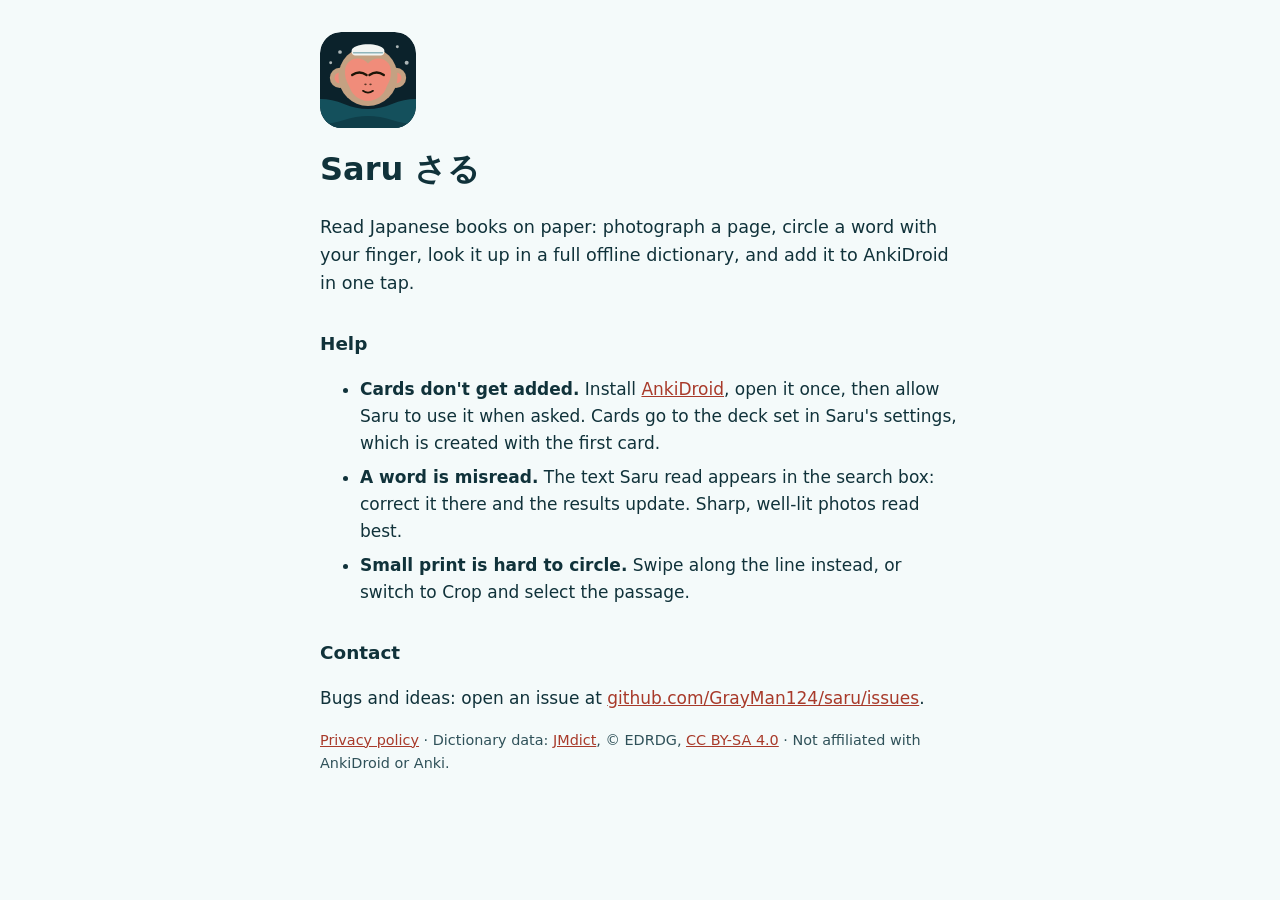
==== index.html @ 579844dd "Add Saru's website: support page and privacy policy Served by GitHub Pages. Copied from docs/play/si" ====
<!doctype html>
<html lang="en">
<head>
<meta charset="utf-8">
<meta name="viewport" content="width=device-width, initial-scale=1">
<title>Saru – Japanese OCR Dictionary</title>
<link rel="icon" href="icon.svg" type="image/svg+xml">
<link rel="stylesheet" href="style.css">
</head>
<body>
<main>
<img class="icon" src="icon.svg" width="96" height="96" alt="">
<h1>Saru <span lang="ja">さる</span></h1>
<p class="lead">Read Japanese books on paper: photograph a page, circle a word with your finger, look it up in a full offline dictionary, and add it to AnkiDroid in one tap.</p>

<h2>Help</h2>
<ul>
<li><strong>Cards don't get added.</strong> Install <a href="https://play.google.com/store/apps/details?id=com.ichi2.anki">AnkiDroid</a>, open it once, then allow Saru to use it when asked. Cards go to the deck set in Saru's settings, which is created with the first card.</li>
<li><strong>A word is misread.</strong> The text Saru read appears in the search box: correct it there and the results update. Sharp, well-lit photos read best.</li>
<li><strong>Small print is hard to circle.</strong> Swipe along the line instead, or switch to Crop and select the passage.</li>
</ul>

<h2>Contact</h2>
<p>Bugs and ideas: open an issue at <a href="https://github.com/GrayMan124/saru/issues">github.com/GrayMan124/saru/issues</a>.</p>

<p class="muted"><a href="privacy.html">Privacy policy</a> · Dictionary data: <a href="https://www.edrdg.org/wiki/index.php/JMdict-EDICT_Dictionary_Project">JMdict</a>, © EDRDG, <a href="https://creativecommons.org/licenses/by-sa/4.0/">CC BY-SA 4.0</a> · Not affiliated with AnkiDroid or Anki.</p>
</main>
</body>
</html>
---- style.css ----
/* The app's dark Onsen palette (web/static/app.css), with the light one by day. */
:root {
  color-scheme: dark light;
  --bg: #0b222b;
  --fg: #f2f5f3;
  --muted: #c5d6d8;
  --accent: #f9b7a9;
}
@media (prefers-color-scheme: light) {
  :root {
    --bg: #f4fafa;
    --fg: #10323a;
    --muted: #2f5159;
    --accent: #a83a2a;
  }
}
body {
  margin: 0;
  background: var(--bg);
  color: var(--fg);
  font: 17px/1.6 system-ui, "Noto Sans JP", sans-serif;
}
main { max-width: 40rem; margin: 0 auto; padding: 2rem 1rem 3rem; }
h1 { font-size: 2rem; margin: 0.5rem 0; }
h2 { font-size: 1.15rem; margin-top: 2rem; }
a { color: var(--accent); }
.lead { font-size: 1.1rem; }
.muted { color: var(--muted); font-size: 0.9rem; }
.icon { border-radius: 22%; }
li { margin: 0.4rem 0; }
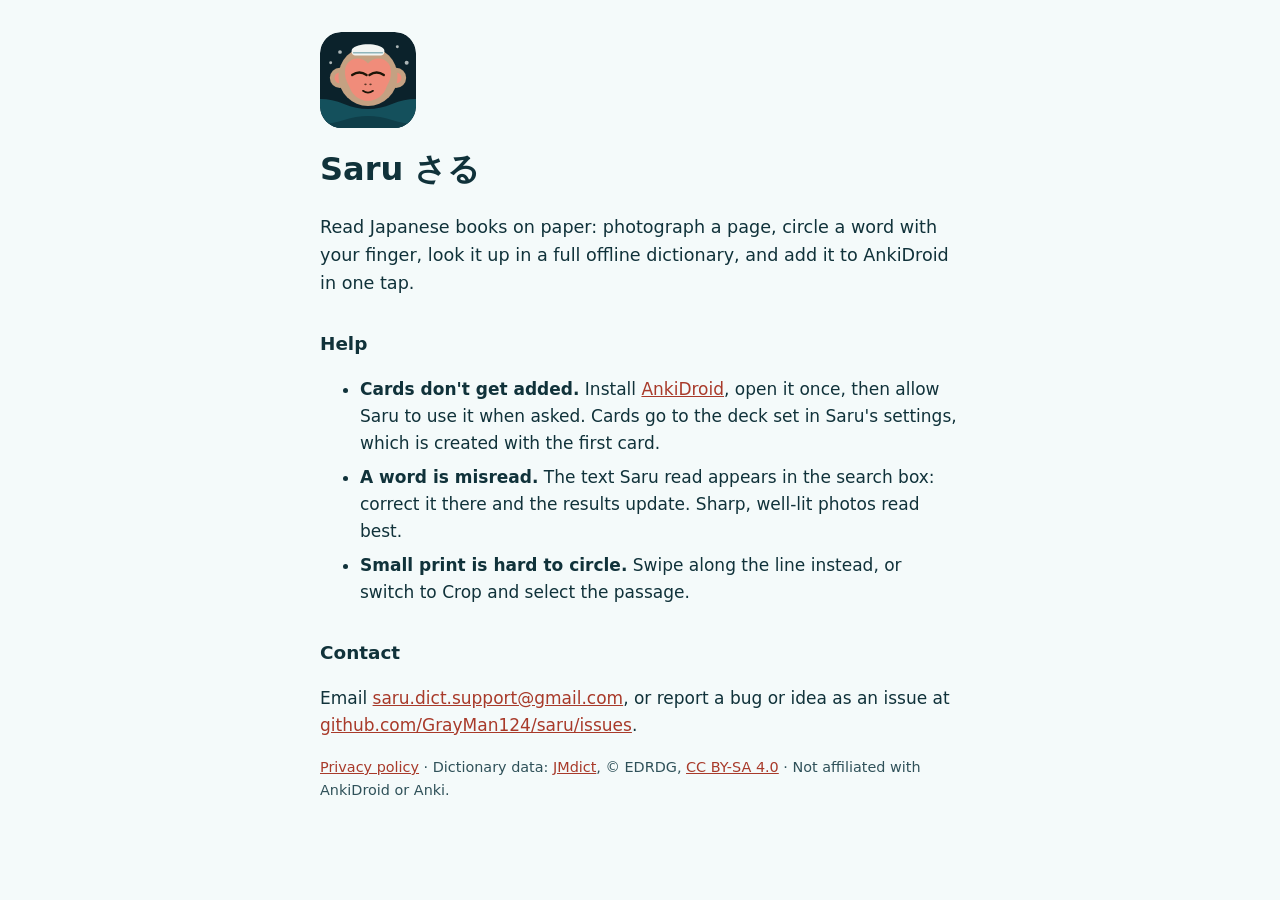
==== commit 76ff908c: "Add the contact email Co-Authored-By: Claude Opus 5.5 <noreply@anthropic.com> Claude-Session: https:" ====
--- a/index.html
+++ b/index.html
@@ -21,7 +21,7 @@
 </ul>
 
 <h2>Contact</h2>
-<p>Bugs and ideas: open an issue at <a href="https://github.com/GrayMan124/saru/issues">github.com/GrayMan124/saru/issues</a>.</p>
+<p>Email <a href="mailto:saru.dict.support@gmail.com">saru.dict.support@gmail.com</a>, or report a bug or idea as an issue at <a href="https://github.com/GrayMan124/saru/issues">github.com/GrayMan124/saru/issues</a>.</p>
 
 <p class="muted"><a href="privacy.html">Privacy policy</a> · Dictionary data: <a href="https://www.edrdg.org/wiki/index.php/JMdict-EDICT_Dictionary_Project">JMdict</a>, © EDRDG, <a href="https://creativecommons.org/licenses/by-sa/4.0/">CC BY-SA 4.0</a> · Not affiliated with AnkiDroid or Anki.</p>
 </main>
